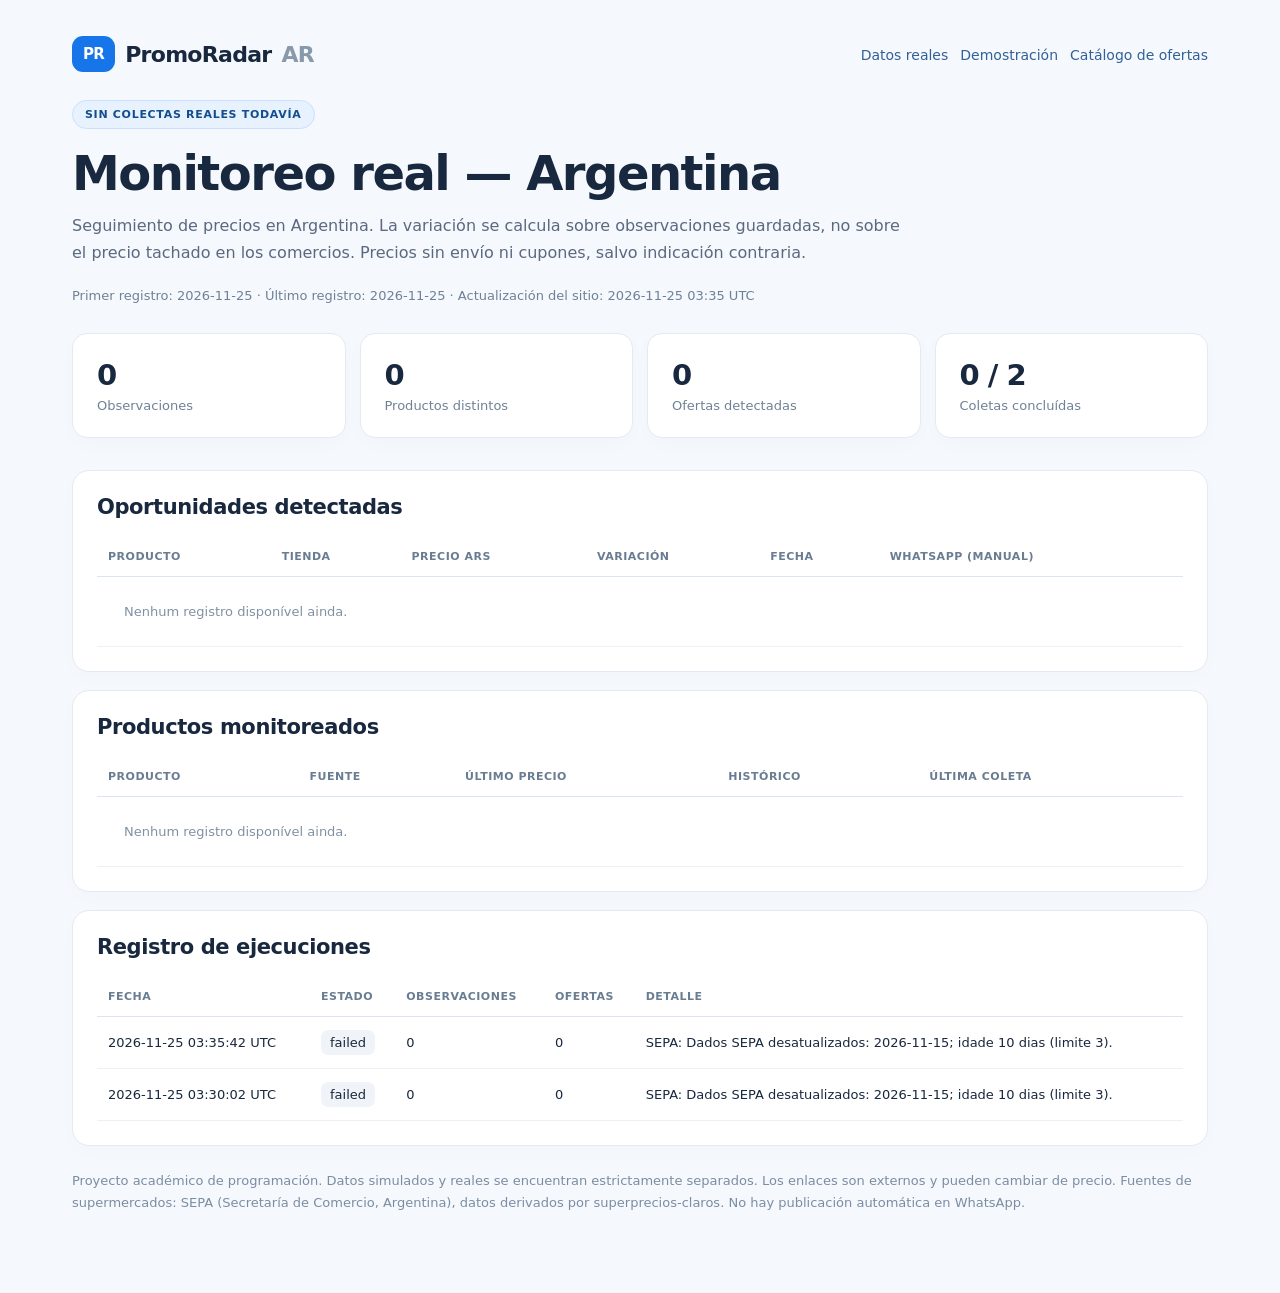
==== docs/index.html @ 4189c1eb "data: registro de coleta 2026-11-25T03:35Z" ====
<!doctype html>
<html lang="es"><head><meta charset="utf-8"><meta name="viewport" content="width=device-width, initial-scale=1">
<meta name="robots" content="noindex"><title>PromoRadar AR — Monitoreo real — Argentina</title>
<style>
:root {font-family: Inter,system-ui,-apple-system,BlinkMacSystemFont,"Segoe UI",sans-serif;color:#18283e;background:#f5f8fc}
*{box-sizing:border-box} body{margin:0} .container{max-width:1180px;margin:0 auto;padding:36px 22px 80px}
header{display:flex;align-items:center;justify-content:space-between;gap:14px;flex-wrap:wrap;margin-bottom:28px}
.brand{display:flex;align-items:center;gap:10px;font-size:22px;font-weight:780;letter-spacing:-.7px}
.mark{background:#1575e9;color:white;border-radius:11px;padding:9px 11px;font-size:15px}
nav a{color:#326197;text-decoration:none;font-size:14px;margin-left:12px}h1{letter-spacing:-1.5px;font-size:clamp(30px,4.2vw,48px);line-height:1.1;margin:0 0 12px}
h2{font-size:21px;letter-spacing:-.4px;margin:0 0 18px}.intro{max-width:830px;color:#5a6980;line-height:1.7;margin:0 0 22px}
.banner{display:inline-block;color:#124d8d;background:#e8f2ff;border:1px solid #c9e0fc;border-radius:20px;padding:7px 12px;font-weight:700;font-size:11px;letter-spacing:.7px;margin-bottom:18px}
.smallprint{font-size:13px;color:#708197;margin:8px 0 30px}.stats{display:grid;grid-template-columns:repeat(4,minmax(0,1fr));gap:14px;margin:24px 0 32px}
.stat{background:white;border:1px solid #e4eaf2;border-radius:15px;padding:24px;box-shadow:0 6px 20px #122b4805}.stat-val{font-size:29px;letter-spacing:-1px;font-weight:800}.stat-name{color:#708197;margin-top:6px;font-size:13px}
section{background:white;padding:24px;border:1px solid #e4eaf2;border-radius:17px;margin-top:18px;box-shadow:0 6px 20px #122b4804}.tbl{overflow-x:auto}table{border-collapse:collapse;width:100%;font-size:13px;text-align:left}
th{color:#697d92;font-weight:650;font-size:11px;text-transform:uppercase;letter-spacing:.5px;border-bottom:1px solid #dce5ef;padding:13px 11px;white-space:nowrap}
td{border-bottom:1px solid #edf1f6;padding:13px 11px;vertical-align:middle}td a{color:#175fae;text-decoration:none;font-weight:600}td small{color:#9caabc;display:block;margin-top:4px}
.discount{color:#167547;background:#edf9f0;padding:5px 9px;border-radius:7px;font-weight:750}.spark{width:135px;height:48px}
.copy{border:0;border-radius:8px;background:#e8f2ff;color:#1359a2;font-size:12px;padding:9px 12px;cursor:pointer;white-space:nowrap;font-weight:650}
.state{border-radius:7px;background:#f0f4f8;padding:5px 9px;display:inline-block}.empty{color:#8191a2;padding:27px}.subtle{color:#8391a2;font-size:12px}
footer{margin-top:24px;font-size:13px;color:#7b8da3;line-height:1.65}
@media (max-width:750px){.container{padding:20px 14px 40px}.stats{grid-template-columns:repeat(2,minmax(0,1fr))}.stat{padding:16px}.stat-val{font-size:24px}section{padding:18px}}
</style></head><body><div class="container"><header><div class="brand"><span class="mark">PR</span> PromoRadar <span style="color:#8899aa">AR</span></div>
<nav><a href="./index.html">Datos reales</a><a href="./demo.html">Demostración</a><a href="./catalogo.html">Catálogo de ofertas</a></nav></header>
<main><span class="banner">SIN COLECTAS REALES TODAVÍA</span><h1>Monitoreo real — Argentina</h1>
<p class="intro">Seguimiento de precios en Argentina. La variación se calcula sobre observaciones guardadas, no sobre el precio tachado en los comercios. Precios sin envío ni cupones, salvo indicación contraria.</p>
<p class="smallprint">Primer registro: 2026-11-25 · Último registro: 2026-11-25 · Actualización del sitio: 2026-11-25 03:35 UTC</p>
<div class="stats"><div class="stat"><div class="stat-val">0</div><div class="stat-name">Observaciones</div></div><div class="stat"><div class="stat-val">0</div><div class="stat-name">Productos distintos</div></div><div class="stat"><div class="stat-val">0</div><div class="stat-name">Ofertas detectadas</div></div><div class="stat"><div class="stat-val">0 / 2</div><div class="stat-name">Coletas concluídas</div></div></div>
<section><h2>Oportunidades detectadas</h2><div class="tbl"><table><thead><tr><th>Producto</th><th>Tienda</th><th>Precio ARS</th><th>Variación</th><th>Fecha</th><th>WhatsApp (manual)</th></tr></thead><tbody><tr><td colspan="6" class="empty">Nenhum registro disponível ainda.</td></tr></tbody></table></div></section>
<section><h2>Productos monitoreados</h2><div class="tbl"><table><thead><tr><th>Producto</th><th>Fuente</th><th>Último precio</th><th>Histórico</th><th>Última coleta</th></tr></thead><tbody><tr><td colspan="6" class="empty">Nenhum registro disponível ainda.</td></tr></tbody></table></div></section>
<section><h2>Registro de ejecuciones</h2><div class="tbl"><table><thead><tr><th>Fecha</th><th>Estado</th><th>Observaciones</th><th>Ofertas</th><th>Detalle</th></tr></thead><tbody><tr><td>2026-11-25 03:35:42 UTC</td><td><span class="state">failed</span></td><td>0</td><td>0</td><td>SEPA: Dados SEPA desatualizados: 2026-11-15; idade 10 dias (limite 3).</td></tr><tr><td>2026-11-25 03:30:02 UTC</td><td><span class="state">failed</span></td><td>0</td><td>0</td><td>SEPA: Dados SEPA desatualizados: 2026-11-15; idade 10 dias (limite 3).</td></tr></tbody></table></div></section>
</main><footer>Proyecto académico de programación. Datos simulados y reales se encuentran estrictamente separados. Los enlaces son externos y pueden cambiar de precio. Fuentes de supermercados: SEPA (Secretaría de Comercio, Argentina), datos derivados por superprecios-claros. No hay publicación automática en WhatsApp.</footer>
</div><script>document.querySelectorAll('.copy').forEach(b=>b.addEventListener('click',async()=>{try{await navigator.clipboard.writeText(JSON.parse(b.dataset.text));b.textContent='Copiado';}catch(e){alert('Copiado no disponible; usa un navegador HTTPS.');}}));</script></body></html>
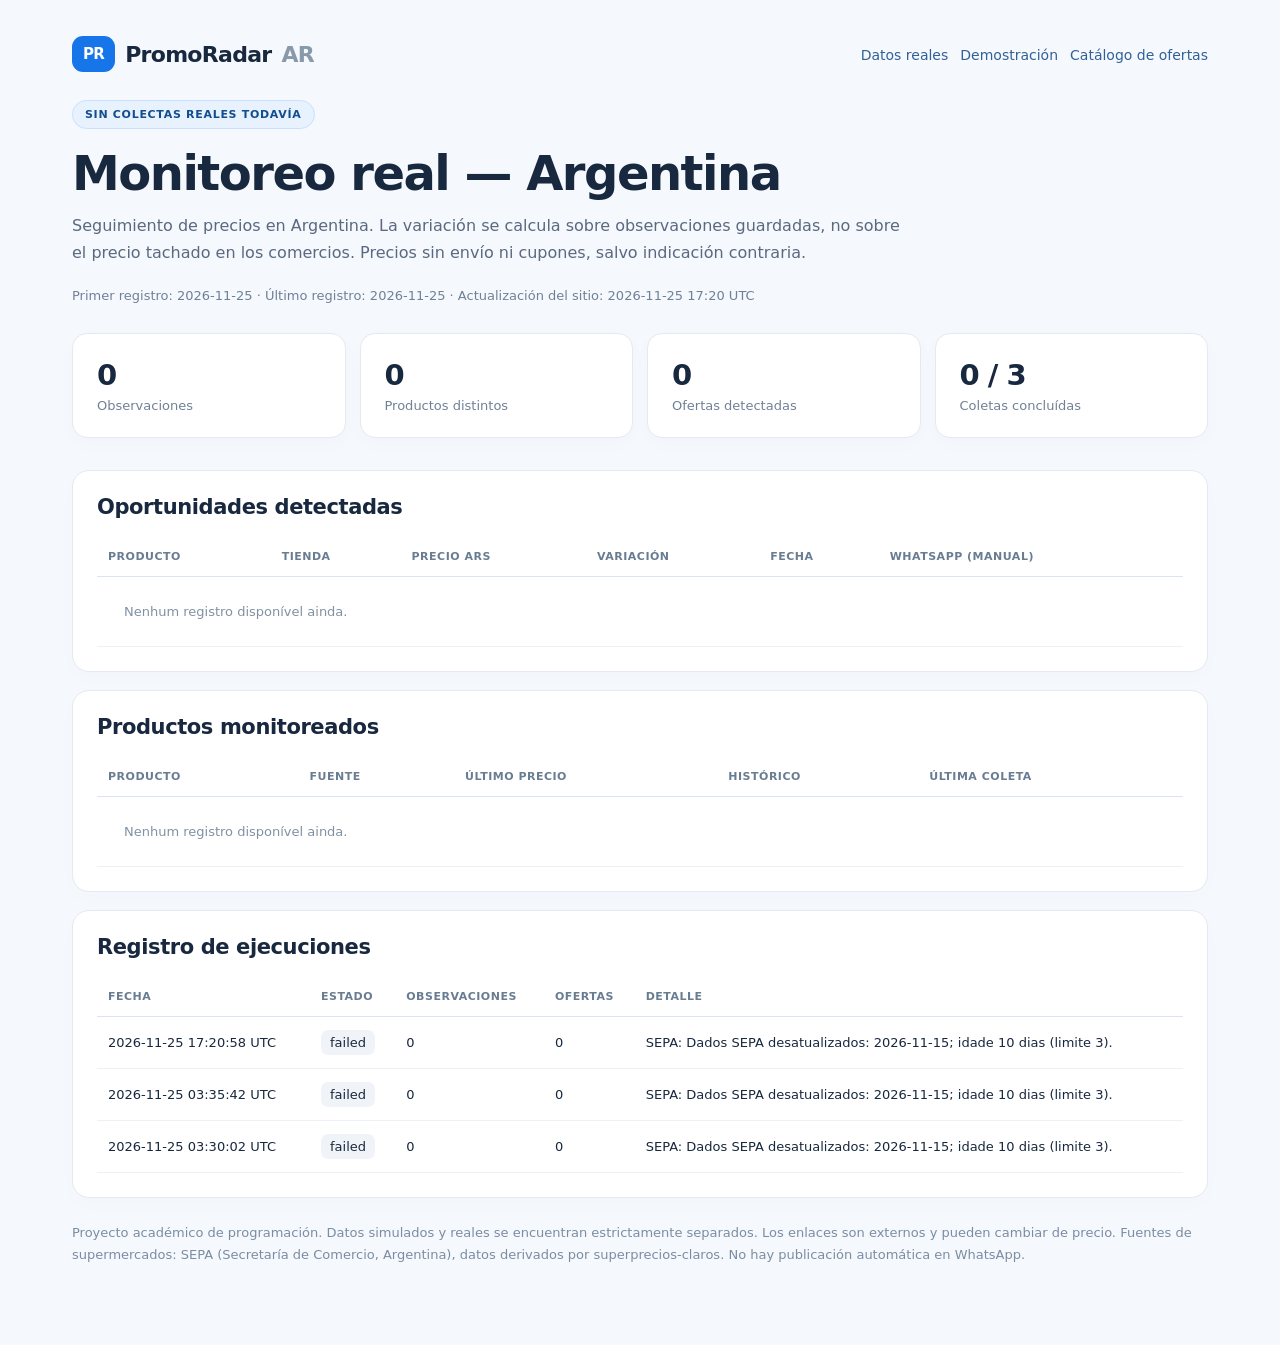
==== commit aa1ac8cb: "data: registro de coleta 2026-11-25T17:20Z" ====
--- a/docs/index.html
+++ b/docs/index.html
@@ -24,10 +24,10 @@
 <nav><a href="./index.html">Datos reales</a><a href="./demo.html">Demostración</a><a href="./catalogo.html">Catálogo de ofertas</a></nav></header>
 <main><span class="banner">SIN COLECTAS REALES TODAVÍA</span><h1>Monitoreo real — Argentina</h1>
 <p class="intro">Seguimiento de precios en Argentina. La variación se calcula sobre observaciones guardadas, no sobre el precio tachado en los comercios. Precios sin envío ni cupones, salvo indicación contraria.</p>
-<p class="smallprint">Primer registro: 2026-11-25 · Último registro: 2026-11-25 · Actualización del sitio: 2026-11-25 03:35 UTC</p>
-<div class="stats"><div class="stat"><div class="stat-val">0</div><div class="stat-name">Observaciones</div></div><div class="stat"><div class="stat-val">0</div><div class="stat-name">Productos distintos</div></div><div class="stat"><div class="stat-val">0</div><div class="stat-name">Ofertas detectadas</div></div><div class="stat"><div class="stat-val">0 / 2</div><div class="stat-name">Coletas concluídas</div></div></div>
+<p class="smallprint">Primer registro: 2026-11-25 · Último registro: 2026-11-25 · Actualización del sitio: 2026-11-25 17:20 UTC</p>
+<div class="stats"><div class="stat"><div class="stat-val">0</div><div class="stat-name">Observaciones</div></div><div class="stat"><div class="stat-val">0</div><div class="stat-name">Productos distintos</div></div><div class="stat"><div class="stat-val">0</div><div class="stat-name">Ofertas detectadas</div></div><div class="stat"><div class="stat-val">0 / 3</div><div class="stat-name">Coletas concluídas</div></div></div>
 <section><h2>Oportunidades detectadas</h2><div class="tbl"><table><thead><tr><th>Producto</th><th>Tienda</th><th>Precio ARS</th><th>Variación</th><th>Fecha</th><th>WhatsApp (manual)</th></tr></thead><tbody><tr><td colspan="6" class="empty">Nenhum registro disponível ainda.</td></tr></tbody></table></div></section>
 <section><h2>Productos monitoreados</h2><div class="tbl"><table><thead><tr><th>Producto</th><th>Fuente</th><th>Último precio</th><th>Histórico</th><th>Última coleta</th></tr></thead><tbody><tr><td colspan="6" class="empty">Nenhum registro disponível ainda.</td></tr></tbody></table></div></section>
-<section><h2>Registro de ejecuciones</h2><div class="tbl"><table><thead><tr><th>Fecha</th><th>Estado</th><th>Observaciones</th><th>Ofertas</th><th>Detalle</th></tr></thead><tbody><tr><td>2026-11-25 03:35:42 UTC</td><td><span class="state">failed</span></td><td>0</td><td>0</td><td>SEPA: Dados SEPA desatualizados: 2026-11-15; idade 10 dias (limite 3).</td></tr><tr><td>2026-11-25 03:30:02 UTC</td><td><span class="state">failed</span></td><td>0</td><td>0</td><td>SEPA: Dados SEPA desatualizados: 2026-11-15; idade 10 dias (limite 3).</td></tr></tbody></table></div></section>
+<section><h2>Registro de ejecuciones</h2><div class="tbl"><table><thead><tr><th>Fecha</th><th>Estado</th><th>Observaciones</th><th>Ofertas</th><th>Detalle</th></tr></thead><tbody><tr><td>2026-11-25 17:20:58 UTC</td><td><span class="state">failed</span></td><td>0</td><td>0</td><td>SEPA: Dados SEPA desatualizados: 2026-11-15; idade 10 dias (limite 3).</td></tr><tr><td>2026-11-25 03:35:42 UTC</td><td><span class="state">failed</span></td><td>0</td><td>0</td><td>SEPA: Dados SEPA desatualizados: 2026-11-15; idade 10 dias (limite 3).</td></tr><tr><td>2026-11-25 03:30:02 UTC</td><td><span class="state">failed</span></td><td>0</td><td>0</td><td>SEPA: Dados SEPA desatualizados: 2026-11-15; idade 10 dias (limite 3).</td></tr></tbody></table></div></section>
 </main><footer>Proyecto académico de programación. Datos simulados y reales se encuentran estrictamente separados. Los enlaces son externos y pueden cambiar de precio. Fuentes de supermercados: SEPA (Secretaría de Comercio, Argentina), datos derivados por superprecios-claros. No hay publicación automática en WhatsApp.</footer>
 </div><script>document.querySelectorAll('.copy').forEach(b=>b.addEventListener('click',async()=>{try{await navigator.clipboard.writeText(JSON.parse(b.dataset.text));b.textContent='Copiado';}catch(e){alert('Copiado no disponible; usa un navegador HTTPS.');}}));</script></body></html>
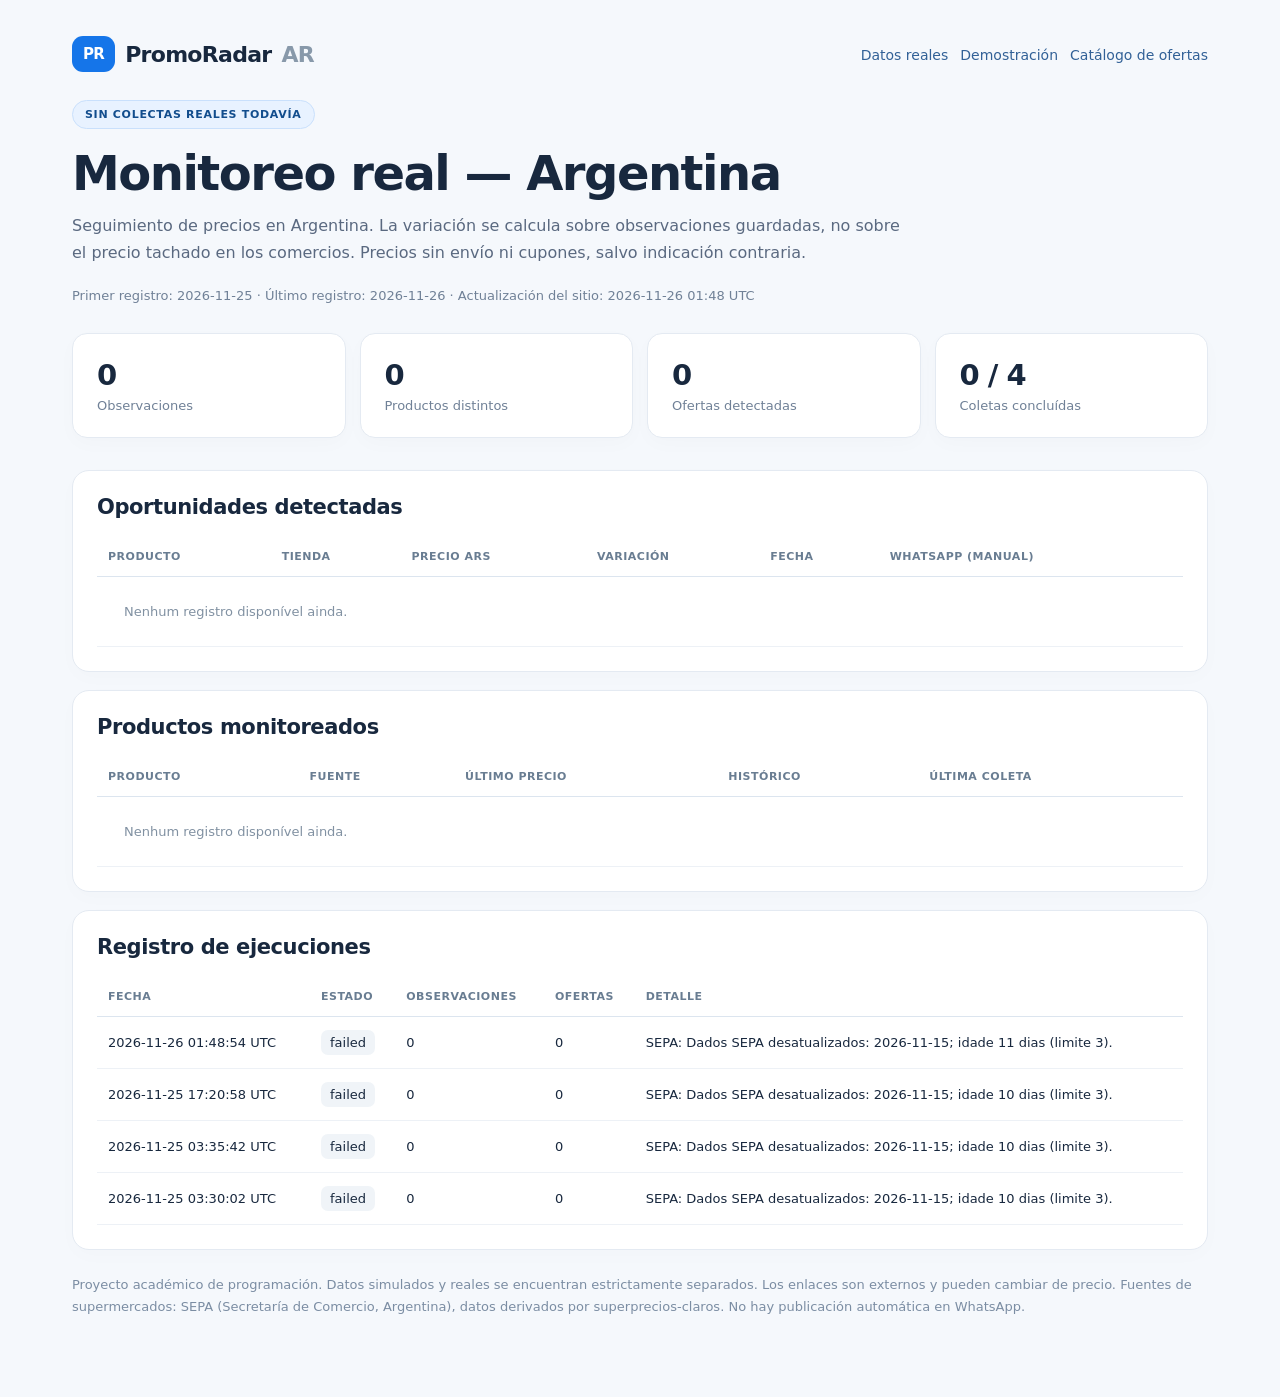
==== commit 8405d75f: "data: registro de coleta 2026-11-26T01:48Z" ====
--- a/docs/index.html
+++ b/docs/index.html
@@ -24,10 +24,10 @@
 <nav><a href="./index.html">Datos reales</a><a href="./demo.html">Demostración</a><a href="./catalogo.html">Catálogo de ofertas</a></nav></header>
 <main><span class="banner">SIN COLECTAS REALES TODAVÍA</span><h1>Monitoreo real — Argentina</h1>
 <p class="intro">Seguimiento de precios en Argentina. La variación se calcula sobre observaciones guardadas, no sobre el precio tachado en los comercios. Precios sin envío ni cupones, salvo indicación contraria.</p>
-<p class="smallprint">Primer registro: 2026-11-25 · Último registro: 2026-11-25 · Actualización del sitio: 2026-11-25 17:20 UTC</p>
-<div class="stats"><div class="stat"><div class="stat-val">0</div><div class="stat-name">Observaciones</div></div><div class="stat"><div class="stat-val">0</div><div class="stat-name">Productos distintos</div></div><div class="stat"><div class="stat-val">0</div><div class="stat-name">Ofertas detectadas</div></div><div class="stat"><div class="stat-val">0 / 3</div><div class="stat-name">Coletas concluídas</div></div></div>
+<p class="smallprint">Primer registro: 2026-11-25 · Último registro: 2026-11-26 · Actualización del sitio: 2026-11-26 01:48 UTC</p>
+<div class="stats"><div class="stat"><div class="stat-val">0</div><div class="stat-name">Observaciones</div></div><div class="stat"><div class="stat-val">0</div><div class="stat-name">Productos distintos</div></div><div class="stat"><div class="stat-val">0</div><div class="stat-name">Ofertas detectadas</div></div><div class="stat"><div class="stat-val">0 / 4</div><div class="stat-name">Coletas concluídas</div></div></div>
 <section><h2>Oportunidades detectadas</h2><div class="tbl"><table><thead><tr><th>Producto</th><th>Tienda</th><th>Precio ARS</th><th>Variación</th><th>Fecha</th><th>WhatsApp (manual)</th></tr></thead><tbody><tr><td colspan="6" class="empty">Nenhum registro disponível ainda.</td></tr></tbody></table></div></section>
 <section><h2>Productos monitoreados</h2><div class="tbl"><table><thead><tr><th>Producto</th><th>Fuente</th><th>Último precio</th><th>Histórico</th><th>Última coleta</th></tr></thead><tbody><tr><td colspan="6" class="empty">Nenhum registro disponível ainda.</td></tr></tbody></table></div></section>
-<section><h2>Registro de ejecuciones</h2><div class="tbl"><table><thead><tr><th>Fecha</th><th>Estado</th><th>Observaciones</th><th>Ofertas</th><th>Detalle</th></tr></thead><tbody><tr><td>2026-11-25 17:20:58 UTC</td><td><span class="state">failed</span></td><td>0</td><td>0</td><td>SEPA: Dados SEPA desatualizados: 2026-11-15; idade 10 dias (limite 3).</td></tr><tr><td>2026-11-25 03:35:42 UTC</td><td><span class="state">failed</span></td><td>0</td><td>0</td><td>SEPA: Dados SEPA desatualizados: 2026-11-15; idade 10 dias (limite 3).</td></tr><tr><td>2026-11-25 03:30:02 UTC</td><td><span class="state">failed</span></td><td>0</td><td>0</td><td>SEPA: Dados SEPA desatualizados: 2026-11-15; idade 10 dias (limite 3).</td></tr></tbody></table></div></section>
+<section><h2>Registro de ejecuciones</h2><div class="tbl"><table><thead><tr><th>Fecha</th><th>Estado</th><th>Observaciones</th><th>Ofertas</th><th>Detalle</th></tr></thead><tbody><tr><td>2026-11-26 01:48:54 UTC</td><td><span class="state">failed</span></td><td>0</td><td>0</td><td>SEPA: Dados SEPA desatualizados: 2026-11-15; idade 11 dias (limite 3).</td></tr><tr><td>2026-11-25 17:20:58 UTC</td><td><span class="state">failed</span></td><td>0</td><td>0</td><td>SEPA: Dados SEPA desatualizados: 2026-11-15; idade 10 dias (limite 3).</td></tr><tr><td>2026-11-25 03:35:42 UTC</td><td><span class="state">failed</span></td><td>0</td><td>0</td><td>SEPA: Dados SEPA desatualizados: 2026-11-15; idade 10 dias (limite 3).</td></tr><tr><td>2026-11-25 03:30:02 UTC</td><td><span class="state">failed</span></td><td>0</td><td>0</td><td>SEPA: Dados SEPA desatualizados: 2026-11-15; idade 10 dias (limite 3).</td></tr></tbody></table></div></section>
 </main><footer>Proyecto académico de programación. Datos simulados y reales se encuentran estrictamente separados. Los enlaces son externos y pueden cambiar de precio. Fuentes de supermercados: SEPA (Secretaría de Comercio, Argentina), datos derivados por superprecios-claros. No hay publicación automática en WhatsApp.</footer>
 </div><script>document.querySelectorAll('.copy').forEach(b=>b.addEventListener('click',async()=>{try{await navigator.clipboard.writeText(JSON.parse(b.dataset.text));b.textContent='Copiado';}catch(e){alert('Copiado no disponible; usa un navegador HTTPS.');}}));</script></body></html>
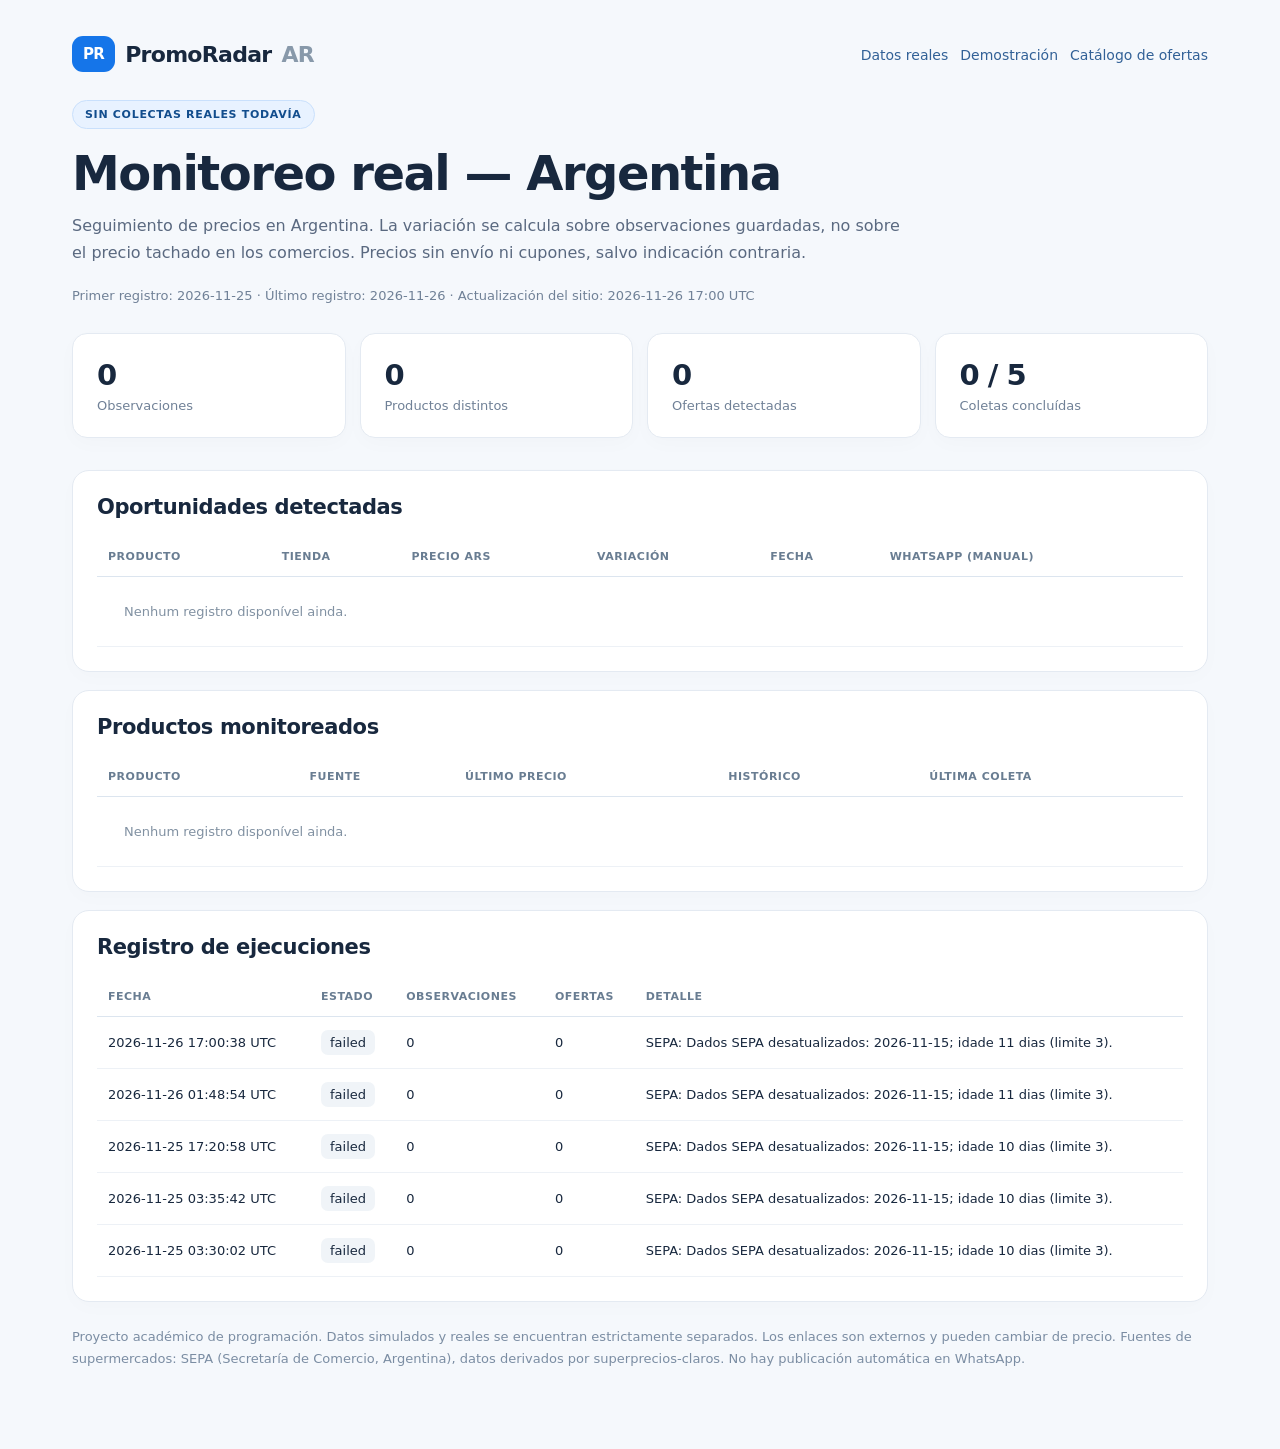
==== commit ea0cad9d: "data: registro de coleta 2026-11-26T17:00Z" ====
--- a/docs/index.html
+++ b/docs/index.html
@@ -24,10 +24,10 @@
 <nav><a href="./index.html">Datos reales</a><a href="./demo.html">Demostración</a><a href="./catalogo.html">Catálogo de ofertas</a></nav></header>
 <main><span class="banner">SIN COLECTAS REALES TODAVÍA</span><h1>Monitoreo real — Argentina</h1>
 <p class="intro">Seguimiento de precios en Argentina. La variación se calcula sobre observaciones guardadas, no sobre el precio tachado en los comercios. Precios sin envío ni cupones, salvo indicación contraria.</p>
-<p class="smallprint">Primer registro: 2026-11-25 · Último registro: 2026-11-26 · Actualización del sitio: 2026-11-26 01:48 UTC</p>
-<div class="stats"><div class="stat"><div class="stat-val">0</div><div class="stat-name">Observaciones</div></div><div class="stat"><div class="stat-val">0</div><div class="stat-name">Productos distintos</div></div><div class="stat"><div class="stat-val">0</div><div class="stat-name">Ofertas detectadas</div></div><div class="stat"><div class="stat-val">0 / 4</div><div class="stat-name">Coletas concluídas</div></div></div>
+<p class="smallprint">Primer registro: 2026-11-25 · Último registro: 2026-11-26 · Actualización del sitio: 2026-11-26 17:00 UTC</p>
+<div class="stats"><div class="stat"><div class="stat-val">0</div><div class="stat-name">Observaciones</div></div><div class="stat"><div class="stat-val">0</div><div class="stat-name">Productos distintos</div></div><div class="stat"><div class="stat-val">0</div><div class="stat-name">Ofertas detectadas</div></div><div class="stat"><div class="stat-val">0 / 5</div><div class="stat-name">Coletas concluídas</div></div></div>
 <section><h2>Oportunidades detectadas</h2><div class="tbl"><table><thead><tr><th>Producto</th><th>Tienda</th><th>Precio ARS</th><th>Variación</th><th>Fecha</th><th>WhatsApp (manual)</th></tr></thead><tbody><tr><td colspan="6" class="empty">Nenhum registro disponível ainda.</td></tr></tbody></table></div></section>
 <section><h2>Productos monitoreados</h2><div class="tbl"><table><thead><tr><th>Producto</th><th>Fuente</th><th>Último precio</th><th>Histórico</th><th>Última coleta</th></tr></thead><tbody><tr><td colspan="6" class="empty">Nenhum registro disponível ainda.</td></tr></tbody></table></div></section>
-<section><h2>Registro de ejecuciones</h2><div class="tbl"><table><thead><tr><th>Fecha</th><th>Estado</th><th>Observaciones</th><th>Ofertas</th><th>Detalle</th></tr></thead><tbody><tr><td>2026-11-26 01:48:54 UTC</td><td><span class="state">failed</span></td><td>0</td><td>0</td><td>SEPA: Dados SEPA desatualizados: 2026-11-15; idade 11 dias (limite 3).</td></tr><tr><td>2026-11-25 17:20:58 UTC</td><td><span class="state">failed</span></td><td>0</td><td>0</td><td>SEPA: Dados SEPA desatualizados: 2026-11-15; idade 10 dias (limite 3).</td></tr><tr><td>2026-11-25 03:35:42 UTC</td><td><span class="state">failed</span></td><td>0</td><td>0</td><td>SEPA: Dados SEPA desatualizados: 2026-11-15; idade 10 dias (limite 3).</td></tr><tr><td>2026-11-25 03:30:02 UTC</td><td><span class="state">failed</span></td><td>0</td><td>0</td><td>SEPA: Dados SEPA desatualizados: 2026-11-15; idade 10 dias (limite 3).</td></tr></tbody></table></div></section>
+<section><h2>Registro de ejecuciones</h2><div class="tbl"><table><thead><tr><th>Fecha</th><th>Estado</th><th>Observaciones</th><th>Ofertas</th><th>Detalle</th></tr></thead><tbody><tr><td>2026-11-26 17:00:38 UTC</td><td><span class="state">failed</span></td><td>0</td><td>0</td><td>SEPA: Dados SEPA desatualizados: 2026-11-15; idade 11 dias (limite 3).</td></tr><tr><td>2026-11-26 01:48:54 UTC</td><td><span class="state">failed</span></td><td>0</td><td>0</td><td>SEPA: Dados SEPA desatualizados: 2026-11-15; idade 11 dias (limite 3).</td></tr><tr><td>2026-11-25 17:20:58 UTC</td><td><span class="state">failed</span></td><td>0</td><td>0</td><td>SEPA: Dados SEPA desatualizados: 2026-11-15; idade 10 dias (limite 3).</td></tr><tr><td>2026-11-25 03:35:42 UTC</td><td><span class="state">failed</span></td><td>0</td><td>0</td><td>SEPA: Dados SEPA desatualizados: 2026-11-15; idade 10 dias (limite 3).</td></tr><tr><td>2026-11-25 03:30:02 UTC</td><td><span class="state">failed</span></td><td>0</td><td>0</td><td>SEPA: Dados SEPA desatualizados: 2026-11-15; idade 10 dias (limite 3).</td></tr></tbody></table></div></section>
 </main><footer>Proyecto académico de programación. Datos simulados y reales se encuentran estrictamente separados. Los enlaces son externos y pueden cambiar de precio. Fuentes de supermercados: SEPA (Secretaría de Comercio, Argentina), datos derivados por superprecios-claros. No hay publicación automática en WhatsApp.</footer>
 </div><script>document.querySelectorAll('.copy').forEach(b=>b.addEventListener('click',async()=>{try{await navigator.clipboard.writeText(JSON.parse(b.dataset.text));b.textContent='Copiado';}catch(e){alert('Copiado no disponible; usa un navegador HTTPS.');}}));</script></body></html>
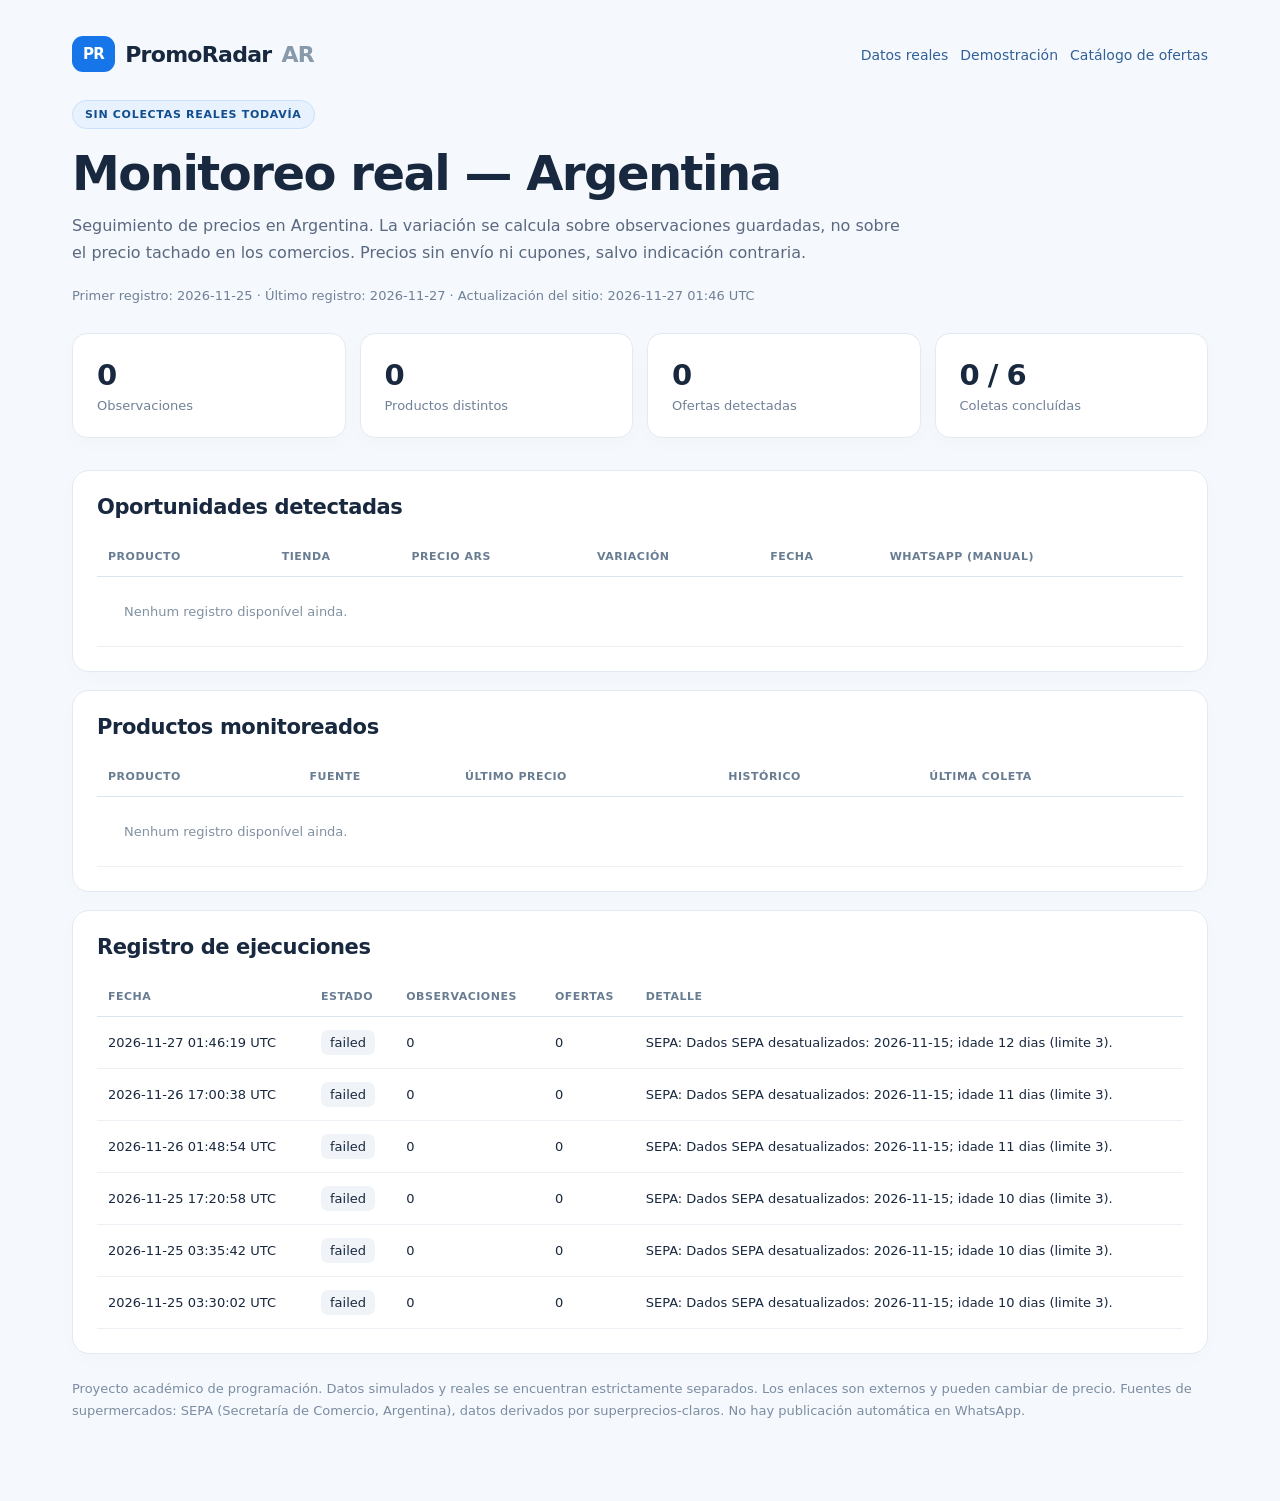
==== commit 1d064b60: "data: registro de coleta 2026-11-27T01:46Z" ====
--- a/docs/index.html
+++ b/docs/index.html
@@ -24,10 +24,10 @@
 <nav><a href="./index.html">Datos reales</a><a href="./demo.html">Demostración</a><a href="./catalogo.html">Catálogo de ofertas</a></nav></header>
 <main><span class="banner">SIN COLECTAS REALES TODAVÍA</span><h1>Monitoreo real — Argentina</h1>
 <p class="intro">Seguimiento de precios en Argentina. La variación se calcula sobre observaciones guardadas, no sobre el precio tachado en los comercios. Precios sin envío ni cupones, salvo indicación contraria.</p>
-<p class="smallprint">Primer registro: 2026-11-25 · Último registro: 2026-11-26 · Actualización del sitio: 2026-11-26 17:00 UTC</p>
-<div class="stats"><div class="stat"><div class="stat-val">0</div><div class="stat-name">Observaciones</div></div><div class="stat"><div class="stat-val">0</div><div class="stat-name">Productos distintos</div></div><div class="stat"><div class="stat-val">0</div><div class="stat-name">Ofertas detectadas</div></div><div class="stat"><div class="stat-val">0 / 5</div><div class="stat-name">Coletas concluídas</div></div></div>
+<p class="smallprint">Primer registro: 2026-11-25 · Último registro: 2026-11-27 · Actualización del sitio: 2026-11-27 01:46 UTC</p>
+<div class="stats"><div class="stat"><div class="stat-val">0</div><div class="stat-name">Observaciones</div></div><div class="stat"><div class="stat-val">0</div><div class="stat-name">Productos distintos</div></div><div class="stat"><div class="stat-val">0</div><div class="stat-name">Ofertas detectadas</div></div><div class="stat"><div class="stat-val">0 / 6</div><div class="stat-name">Coletas concluídas</div></div></div>
 <section><h2>Oportunidades detectadas</h2><div class="tbl"><table><thead><tr><th>Producto</th><th>Tienda</th><th>Precio ARS</th><th>Variación</th><th>Fecha</th><th>WhatsApp (manual)</th></tr></thead><tbody><tr><td colspan="6" class="empty">Nenhum registro disponível ainda.</td></tr></tbody></table></div></section>
 <section><h2>Productos monitoreados</h2><div class="tbl"><table><thead><tr><th>Producto</th><th>Fuente</th><th>Último precio</th><th>Histórico</th><th>Última coleta</th></tr></thead><tbody><tr><td colspan="6" class="empty">Nenhum registro disponível ainda.</td></tr></tbody></table></div></section>
-<section><h2>Registro de ejecuciones</h2><div class="tbl"><table><thead><tr><th>Fecha</th><th>Estado</th><th>Observaciones</th><th>Ofertas</th><th>Detalle</th></tr></thead><tbody><tr><td>2026-11-26 17:00:38 UTC</td><td><span class="state">failed</span></td><td>0</td><td>0</td><td>SEPA: Dados SEPA desatualizados: 2026-11-15; idade 11 dias (limite 3).</td></tr><tr><td>2026-11-26 01:48:54 UTC</td><td><span class="state">failed</span></td><td>0</td><td>0</td><td>SEPA: Dados SEPA desatualizados: 2026-11-15; idade 11 dias (limite 3).</td></tr><tr><td>2026-11-25 17:20:58 UTC</td><td><span class="state">failed</span></td><td>0</td><td>0</td><td>SEPA: Dados SEPA desatualizados: 2026-11-15; idade 10 dias (limite 3).</td></tr><tr><td>2026-11-25 03:35:42 UTC</td><td><span class="state">failed</span></td><td>0</td><td>0</td><td>SEPA: Dados SEPA desatualizados: 2026-11-15; idade 10 dias (limite 3).</td></tr><tr><td>2026-11-25 03:30:02 UTC</td><td><span class="state">failed</span></td><td>0</td><td>0</td><td>SEPA: Dados SEPA desatualizados: 2026-11-15; idade 10 dias (limite 3).</td></tr></tbody></table></div></section>
+<section><h2>Registro de ejecuciones</h2><div class="tbl"><table><thead><tr><th>Fecha</th><th>Estado</th><th>Observaciones</th><th>Ofertas</th><th>Detalle</th></tr></thead><tbody><tr><td>2026-11-27 01:46:19 UTC</td><td><span class="state">failed</span></td><td>0</td><td>0</td><td>SEPA: Dados SEPA desatualizados: 2026-11-15; idade 12 dias (limite 3).</td></tr><tr><td>2026-11-26 17:00:38 UTC</td><td><span class="state">failed</span></td><td>0</td><td>0</td><td>SEPA: Dados SEPA desatualizados: 2026-11-15; idade 11 dias (limite 3).</td></tr><tr><td>2026-11-26 01:48:54 UTC</td><td><span class="state">failed</span></td><td>0</td><td>0</td><td>SEPA: Dados SEPA desatualizados: 2026-11-15; idade 11 dias (limite 3).</td></tr><tr><td>2026-11-25 17:20:58 UTC</td><td><span class="state">failed</span></td><td>0</td><td>0</td><td>SEPA: Dados SEPA desatualizados: 2026-11-15; idade 10 dias (limite 3).</td></tr><tr><td>2026-11-25 03:35:42 UTC</td><td><span class="state">failed</span></td><td>0</td><td>0</td><td>SEPA: Dados SEPA desatualizados: 2026-11-15; idade 10 dias (limite 3).</td></tr><tr><td>2026-11-25 03:30:02 UTC</td><td><span class="state">failed</span></td><td>0</td><td>0</td><td>SEPA: Dados SEPA desatualizados: 2026-11-15; idade 10 dias (limite 3).</td></tr></tbody></table></div></section>
 </main><footer>Proyecto académico de programación. Datos simulados y reales se encuentran estrictamente separados. Los enlaces son externos y pueden cambiar de precio. Fuentes de supermercados: SEPA (Secretaría de Comercio, Argentina), datos derivados por superprecios-claros. No hay publicación automática en WhatsApp.</footer>
 </div><script>document.querySelectorAll('.copy').forEach(b=>b.addEventListener('click',async()=>{try{await navigator.clipboard.writeText(JSON.parse(b.dataset.text));b.textContent='Copiado';}catch(e){alert('Copiado no disponible; usa un navegador HTTPS.');}}));</script></body></html>
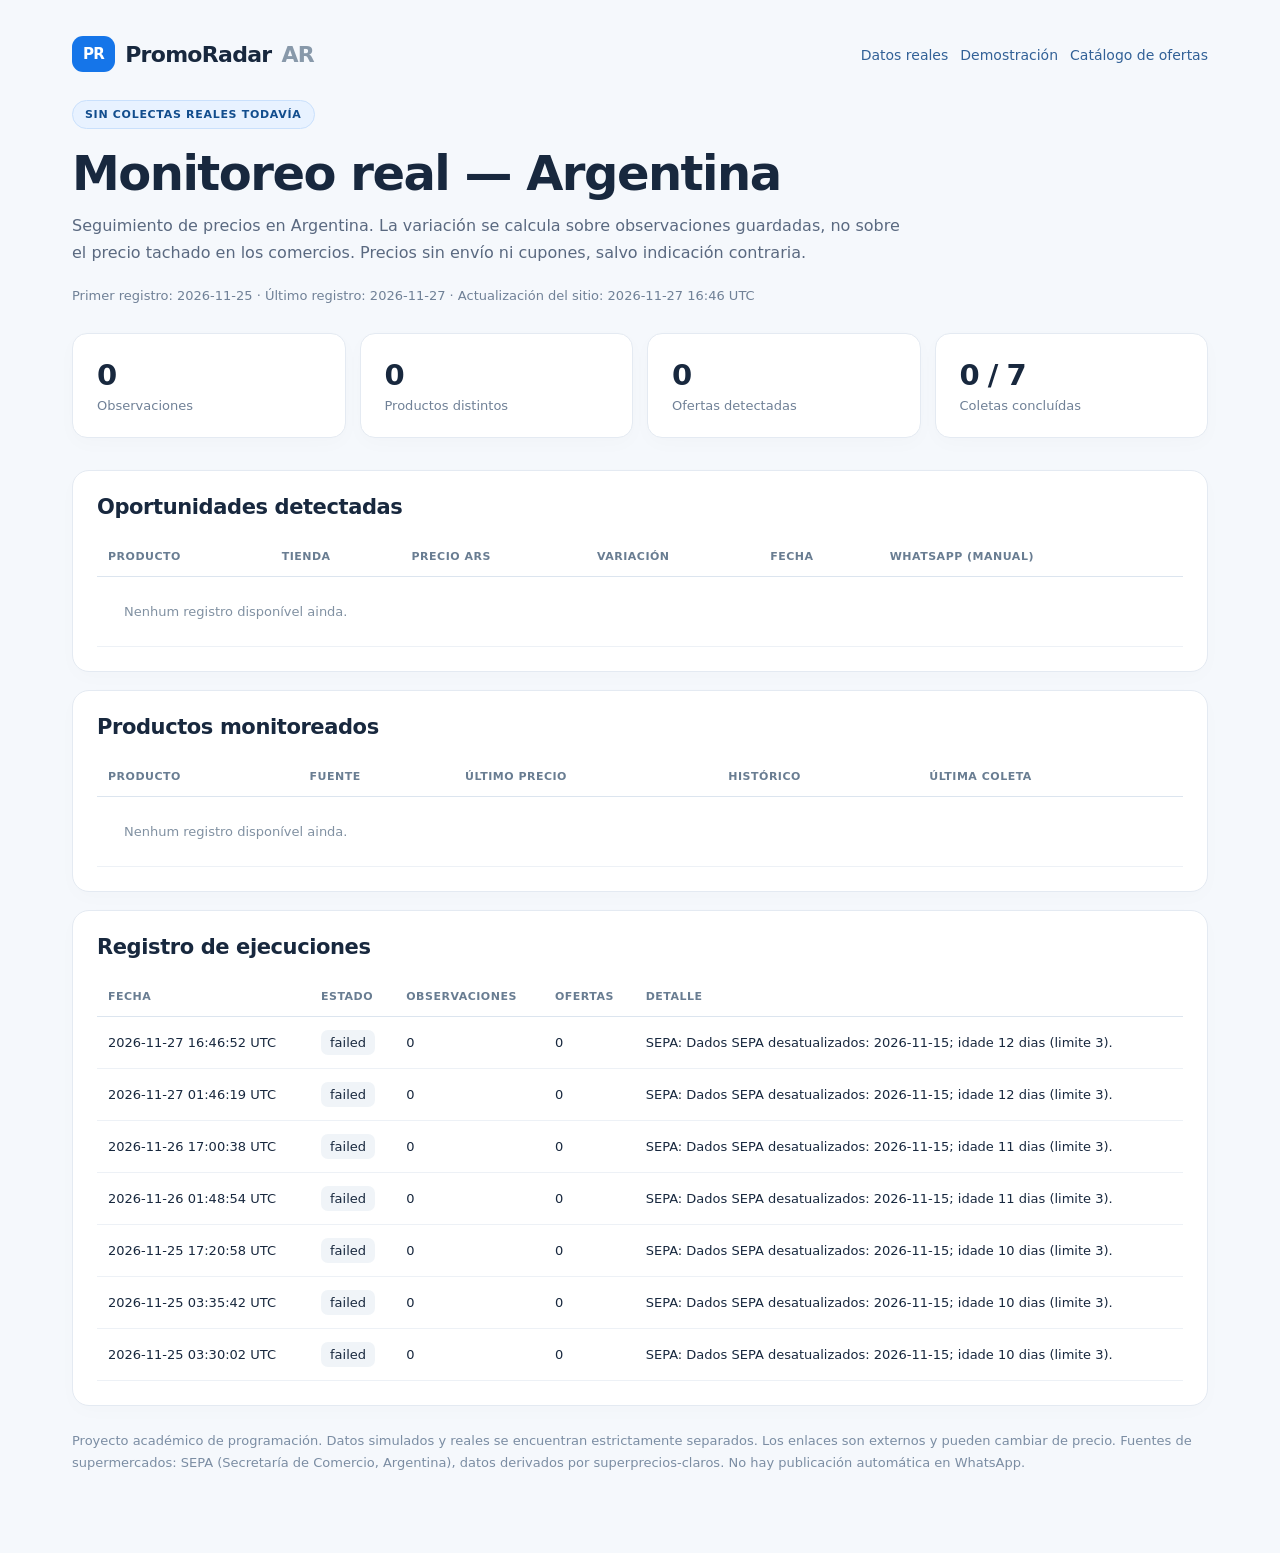
==== commit 8a60e315: "data: registro de coleta 2026-11-27T16:46Z" ====
--- a/docs/index.html
+++ b/docs/index.html
@@ -24,10 +24,10 @@
 <nav><a href="./index.html">Datos reales</a><a href="./demo.html">Demostración</a><a href="./catalogo.html">Catálogo de ofertas</a></nav></header>
 <main><span class="banner">SIN COLECTAS REALES TODAVÍA</span><h1>Monitoreo real — Argentina</h1>
 <p class="intro">Seguimiento de precios en Argentina. La variación se calcula sobre observaciones guardadas, no sobre el precio tachado en los comercios. Precios sin envío ni cupones, salvo indicación contraria.</p>
-<p class="smallprint">Primer registro: 2026-11-25 · Último registro: 2026-11-27 · Actualización del sitio: 2026-11-27 01:46 UTC</p>
-<div class="stats"><div class="stat"><div class="stat-val">0</div><div class="stat-name">Observaciones</div></div><div class="stat"><div class="stat-val">0</div><div class="stat-name">Productos distintos</div></div><div class="stat"><div class="stat-val">0</div><div class="stat-name">Ofertas detectadas</div></div><div class="stat"><div class="stat-val">0 / 6</div><div class="stat-name">Coletas concluídas</div></div></div>
+<p class="smallprint">Primer registro: 2026-11-25 · Último registro: 2026-11-27 · Actualización del sitio: 2026-11-27 16:46 UTC</p>
+<div class="stats"><div class="stat"><div class="stat-val">0</div><div class="stat-name">Observaciones</div></div><div class="stat"><div class="stat-val">0</div><div class="stat-name">Productos distintos</div></div><div class="stat"><div class="stat-val">0</div><div class="stat-name">Ofertas detectadas</div></div><div class="stat"><div class="stat-val">0 / 7</div><div class="stat-name">Coletas concluídas</div></div></div>
 <section><h2>Oportunidades detectadas</h2><div class="tbl"><table><thead><tr><th>Producto</th><th>Tienda</th><th>Precio ARS</th><th>Variación</th><th>Fecha</th><th>WhatsApp (manual)</th></tr></thead><tbody><tr><td colspan="6" class="empty">Nenhum registro disponível ainda.</td></tr></tbody></table></div></section>
 <section><h2>Productos monitoreados</h2><div class="tbl"><table><thead><tr><th>Producto</th><th>Fuente</th><th>Último precio</th><th>Histórico</th><th>Última coleta</th></tr></thead><tbody><tr><td colspan="6" class="empty">Nenhum registro disponível ainda.</td></tr></tbody></table></div></section>
-<section><h2>Registro de ejecuciones</h2><div class="tbl"><table><thead><tr><th>Fecha</th><th>Estado</th><th>Observaciones</th><th>Ofertas</th><th>Detalle</th></tr></thead><tbody><tr><td>2026-11-27 01:46:19 UTC</td><td><span class="state">failed</span></td><td>0</td><td>0</td><td>SEPA: Dados SEPA desatualizados: 2026-11-15; idade 12 dias (limite 3).</td></tr><tr><td>2026-11-26 17:00:38 UTC</td><td><span class="state">failed</span></td><td>0</td><td>0</td><td>SEPA: Dados SEPA desatualizados: 2026-11-15; idade 11 dias (limite 3).</td></tr><tr><td>2026-11-26 01:48:54 UTC</td><td><span class="state">failed</span></td><td>0</td><td>0</td><td>SEPA: Dados SEPA desatualizados: 2026-11-15; idade 11 dias (limite 3).</td></tr><tr><td>2026-11-25 17:20:58 UTC</td><td><span class="state">failed</span></td><td>0</td><td>0</td><td>SEPA: Dados SEPA desatualizados: 2026-11-15; idade 10 dias (limite 3).</td></tr><tr><td>2026-11-25 03:35:42 UTC</td><td><span class="state">failed</span></td><td>0</td><td>0</td><td>SEPA: Dados SEPA desatualizados: 2026-11-15; idade 10 dias (limite 3).</td></tr><tr><td>2026-11-25 03:30:02 UTC</td><td><span class="state">failed</span></td><td>0</td><td>0</td><td>SEPA: Dados SEPA desatualizados: 2026-11-15; idade 10 dias (limite 3).</td></tr></tbody></table></div></section>
+<section><h2>Registro de ejecuciones</h2><div class="tbl"><table><thead><tr><th>Fecha</th><th>Estado</th><th>Observaciones</th><th>Ofertas</th><th>Detalle</th></tr></thead><tbody><tr><td>2026-11-27 16:46:52 UTC</td><td><span class="state">failed</span></td><td>0</td><td>0</td><td>SEPA: Dados SEPA desatualizados: 2026-11-15; idade 12 dias (limite 3).</td></tr><tr><td>2026-11-27 01:46:19 UTC</td><td><span class="state">failed</span></td><td>0</td><td>0</td><td>SEPA: Dados SEPA desatualizados: 2026-11-15; idade 12 dias (limite 3).</td></tr><tr><td>2026-11-26 17:00:38 UTC</td><td><span class="state">failed</span></td><td>0</td><td>0</td><td>SEPA: Dados SEPA desatualizados: 2026-11-15; idade 11 dias (limite 3).</td></tr><tr><td>2026-11-26 01:48:54 UTC</td><td><span class="state">failed</span></td><td>0</td><td>0</td><td>SEPA: Dados SEPA desatualizados: 2026-11-15; idade 11 dias (limite 3).</td></tr><tr><td>2026-11-25 17:20:58 UTC</td><td><span class="state">failed</span></td><td>0</td><td>0</td><td>SEPA: Dados SEPA desatualizados: 2026-11-15; idade 10 dias (limite 3).</td></tr><tr><td>2026-11-25 03:35:42 UTC</td><td><span class="state">failed</span></td><td>0</td><td>0</td><td>SEPA: Dados SEPA desatualizados: 2026-11-15; idade 10 dias (limite 3).</td></tr><tr><td>2026-11-25 03:30:02 UTC</td><td><span class="state">failed</span></td><td>0</td><td>0</td><td>SEPA: Dados SEPA desatualizados: 2026-11-15; idade 10 dias (limite 3).</td></tr></tbody></table></div></section>
 </main><footer>Proyecto académico de programación. Datos simulados y reales se encuentran estrictamente separados. Los enlaces son externos y pueden cambiar de precio. Fuentes de supermercados: SEPA (Secretaría de Comercio, Argentina), datos derivados por superprecios-claros. No hay publicación automática en WhatsApp.</footer>
 </div><script>document.querySelectorAll('.copy').forEach(b=>b.addEventListener('click',async()=>{try{await navigator.clipboard.writeText(JSON.parse(b.dataset.text));b.textContent='Copiado';}catch(e){alert('Copiado no disponible; usa un navegador HTTPS.');}}));</script></body></html>
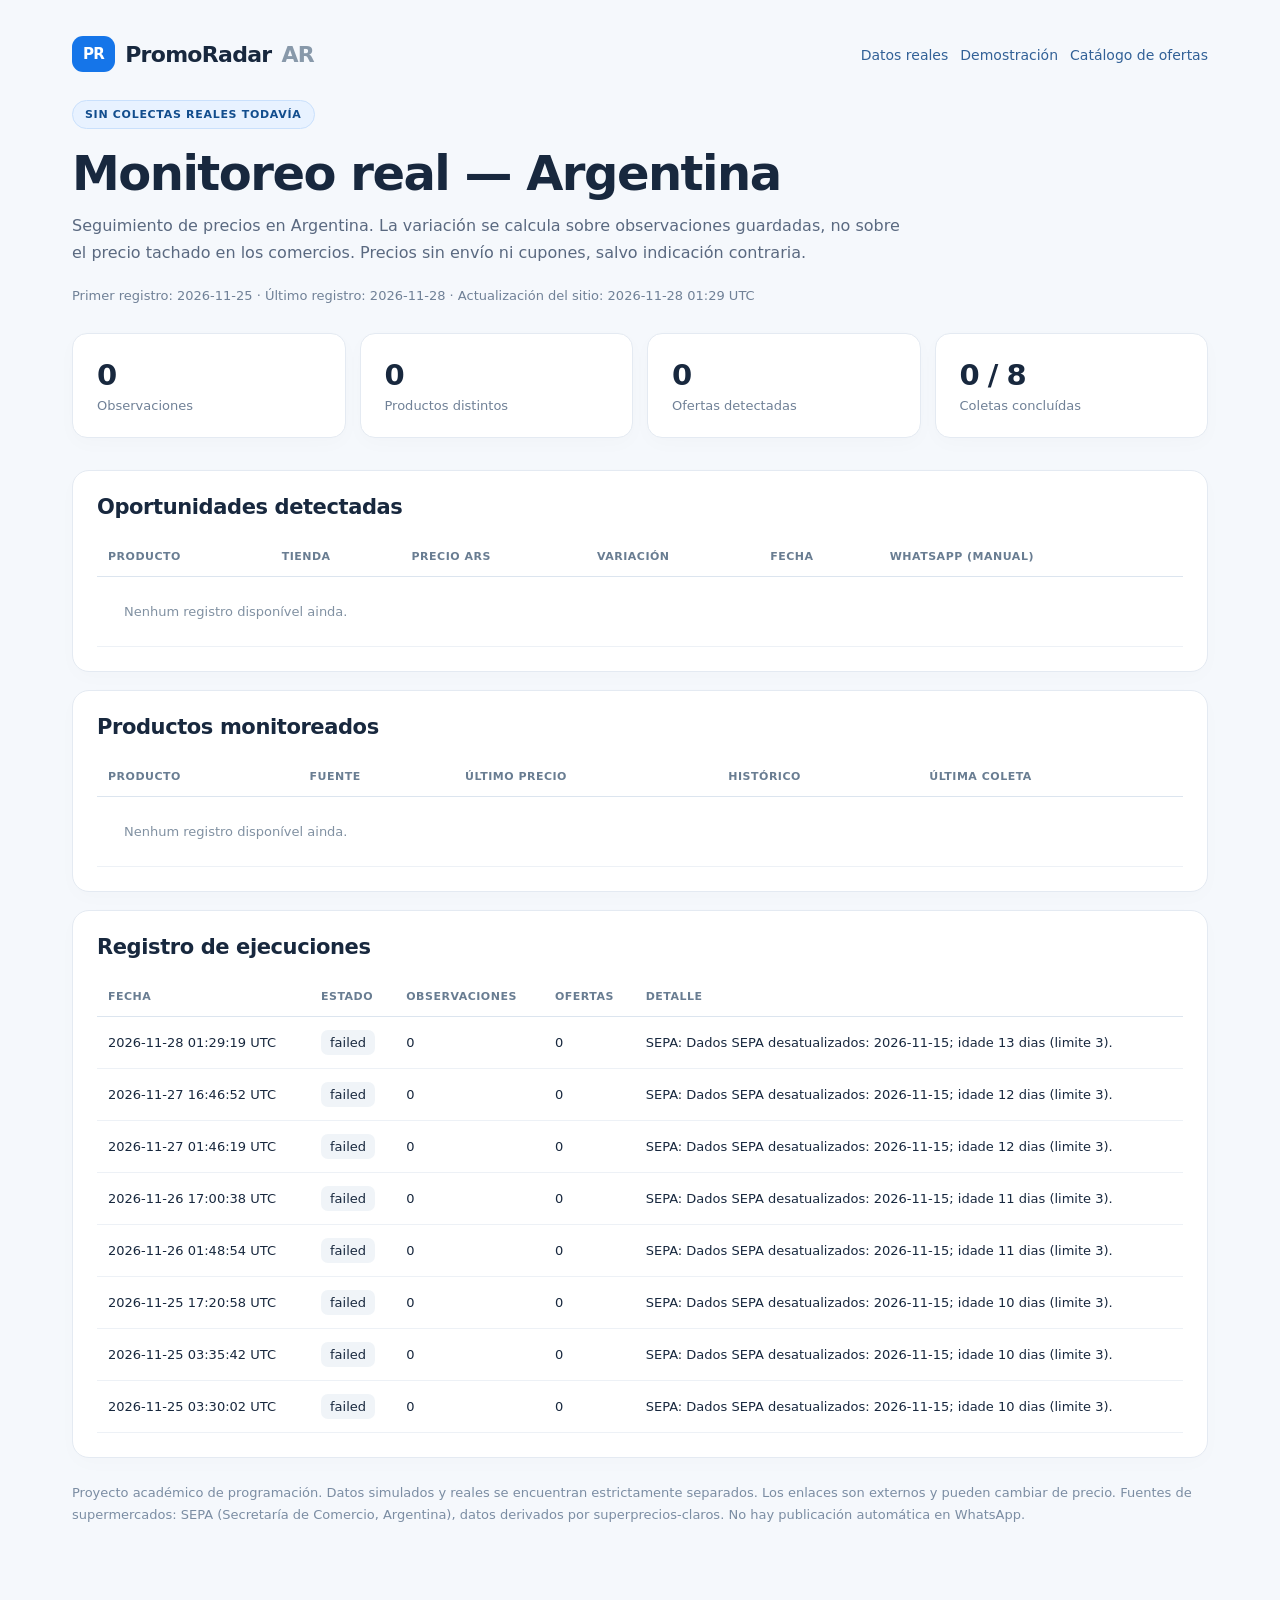
==== commit d5f2a6e2: "data: registro de coleta 2026-11-28T01:29Z" ====
--- a/docs/index.html
+++ b/docs/index.html
@@ -24,10 +24,10 @@
 <nav><a href="./index.html">Datos reales</a><a href="./demo.html">Demostración</a><a href="./catalogo.html">Catálogo de ofertas</a></nav></header>
 <main><span class="banner">SIN COLECTAS REALES TODAVÍA</span><h1>Monitoreo real — Argentina</h1>
 <p class="intro">Seguimiento de precios en Argentina. La variación se calcula sobre observaciones guardadas, no sobre el precio tachado en los comercios. Precios sin envío ni cupones, salvo indicación contraria.</p>
-<p class="smallprint">Primer registro: 2026-11-25 · Último registro: 2026-11-27 · Actualización del sitio: 2026-11-27 16:46 UTC</p>
-<div class="stats"><div class="stat"><div class="stat-val">0</div><div class="stat-name">Observaciones</div></div><div class="stat"><div class="stat-val">0</div><div class="stat-name">Productos distintos</div></div><div class="stat"><div class="stat-val">0</div><div class="stat-name">Ofertas detectadas</div></div><div class="stat"><div class="stat-val">0 / 7</div><div class="stat-name">Coletas concluídas</div></div></div>
+<p class="smallprint">Primer registro: 2026-11-25 · Último registro: 2026-11-28 · Actualización del sitio: 2026-11-28 01:29 UTC</p>
+<div class="stats"><div class="stat"><div class="stat-val">0</div><div class="stat-name">Observaciones</div></div><div class="stat"><div class="stat-val">0</div><div class="stat-name">Productos distintos</div></div><div class="stat"><div class="stat-val">0</div><div class="stat-name">Ofertas detectadas</div></div><div class="stat"><div class="stat-val">0 / 8</div><div class="stat-name">Coletas concluídas</div></div></div>
 <section><h2>Oportunidades detectadas</h2><div class="tbl"><table><thead><tr><th>Producto</th><th>Tienda</th><th>Precio ARS</th><th>Variación</th><th>Fecha</th><th>WhatsApp (manual)</th></tr></thead><tbody><tr><td colspan="6" class="empty">Nenhum registro disponível ainda.</td></tr></tbody></table></div></section>
 <section><h2>Productos monitoreados</h2><div class="tbl"><table><thead><tr><th>Producto</th><th>Fuente</th><th>Último precio</th><th>Histórico</th><th>Última coleta</th></tr></thead><tbody><tr><td colspan="6" class="empty">Nenhum registro disponível ainda.</td></tr></tbody></table></div></section>
-<section><h2>Registro de ejecuciones</h2><div class="tbl"><table><thead><tr><th>Fecha</th><th>Estado</th><th>Observaciones</th><th>Ofertas</th><th>Detalle</th></tr></thead><tbody><tr><td>2026-11-27 16:46:52 UTC</td><td><span class="state">failed</span></td><td>0</td><td>0</td><td>SEPA: Dados SEPA desatualizados: 2026-11-15; idade 12 dias (limite 3).</td></tr><tr><td>2026-11-27 01:46:19 UTC</td><td><span class="state">failed</span></td><td>0</td><td>0</td><td>SEPA: Dados SEPA desatualizados: 2026-11-15; idade 12 dias (limite 3).</td></tr><tr><td>2026-11-26 17:00:38 UTC</td><td><span class="state">failed</span></td><td>0</td><td>0</td><td>SEPA: Dados SEPA desatualizados: 2026-11-15; idade 11 dias (limite 3).</td></tr><tr><td>2026-11-26 01:48:54 UTC</td><td><span class="state">failed</span></td><td>0</td><td>0</td><td>SEPA: Dados SEPA desatualizados: 2026-11-15; idade 11 dias (limite 3).</td></tr><tr><td>2026-11-25 17:20:58 UTC</td><td><span class="state">failed</span></td><td>0</td><td>0</td><td>SEPA: Dados SEPA desatualizados: 2026-11-15; idade 10 dias (limite 3).</td></tr><tr><td>2026-11-25 03:35:42 UTC</td><td><span class="state">failed</span></td><td>0</td><td>0</td><td>SEPA: Dados SEPA desatualizados: 2026-11-15; idade 10 dias (limite 3).</td></tr><tr><td>2026-11-25 03:30:02 UTC</td><td><span class="state">failed</span></td><td>0</td><td>0</td><td>SEPA: Dados SEPA desatualizados: 2026-11-15; idade 10 dias (limite 3).</td></tr></tbody></table></div></section>
+<section><h2>Registro de ejecuciones</h2><div class="tbl"><table><thead><tr><th>Fecha</th><th>Estado</th><th>Observaciones</th><th>Ofertas</th><th>Detalle</th></tr></thead><tbody><tr><td>2026-11-28 01:29:19 UTC</td><td><span class="state">failed</span></td><td>0</td><td>0</td><td>SEPA: Dados SEPA desatualizados: 2026-11-15; idade 13 dias (limite 3).</td></tr><tr><td>2026-11-27 16:46:52 UTC</td><td><span class="state">failed</span></td><td>0</td><td>0</td><td>SEPA: Dados SEPA desatualizados: 2026-11-15; idade 12 dias (limite 3).</td></tr><tr><td>2026-11-27 01:46:19 UTC</td><td><span class="state">failed</span></td><td>0</td><td>0</td><td>SEPA: Dados SEPA desatualizados: 2026-11-15; idade 12 dias (limite 3).</td></tr><tr><td>2026-11-26 17:00:38 UTC</td><td><span class="state">failed</span></td><td>0</td><td>0</td><td>SEPA: Dados SEPA desatualizados: 2026-11-15; idade 11 dias (limite 3).</td></tr><tr><td>2026-11-26 01:48:54 UTC</td><td><span class="state">failed</span></td><td>0</td><td>0</td><td>SEPA: Dados SEPA desatualizados: 2026-11-15; idade 11 dias (limite 3).</td></tr><tr><td>2026-11-25 17:20:58 UTC</td><td><span class="state">failed</span></td><td>0</td><td>0</td><td>SEPA: Dados SEPA desatualizados: 2026-11-15; idade 10 dias (limite 3).</td></tr><tr><td>2026-11-25 03:35:42 UTC</td><td><span class="state">failed</span></td><td>0</td><td>0</td><td>SEPA: Dados SEPA desatualizados: 2026-11-15; idade 10 dias (limite 3).</td></tr><tr><td>2026-11-25 03:30:02 UTC</td><td><span class="state">failed</span></td><td>0</td><td>0</td><td>SEPA: Dados SEPA desatualizados: 2026-11-15; idade 10 dias (limite 3).</td></tr></tbody></table></div></section>
 </main><footer>Proyecto académico de programación. Datos simulados y reales se encuentran estrictamente separados. Los enlaces son externos y pueden cambiar de precio. Fuentes de supermercados: SEPA (Secretaría de Comercio, Argentina), datos derivados por superprecios-claros. No hay publicación automática en WhatsApp.</footer>
 </div><script>document.querySelectorAll('.copy').forEach(b=>b.addEventListener('click',async()=>{try{await navigator.clipboard.writeText(JSON.parse(b.dataset.text));b.textContent='Copiado';}catch(e){alert('Copiado no disponible; usa un navegador HTTPS.');}}));</script></body></html>
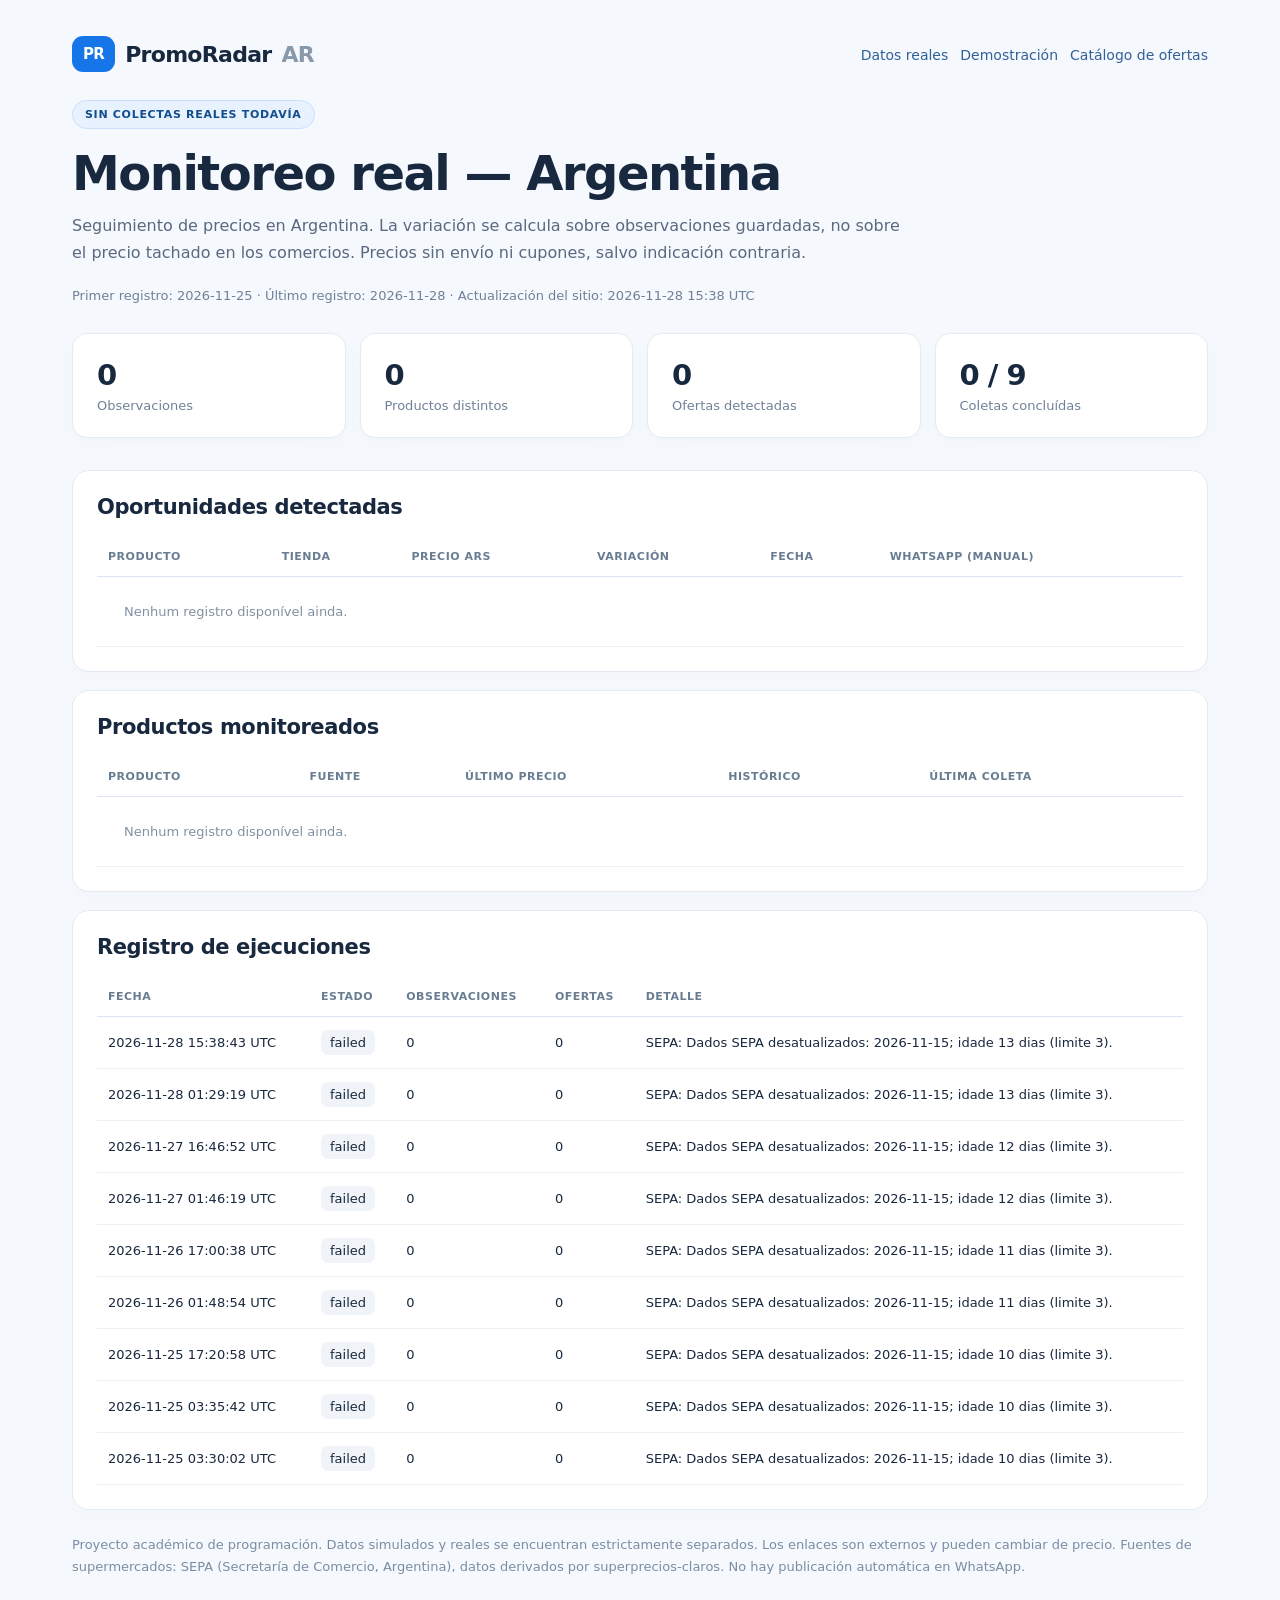
==== commit 99a9ad3c: "data: registro de coleta 2026-11-28T15:38Z" ====
--- a/docs/index.html
+++ b/docs/index.html
@@ -24,10 +24,10 @@
 <nav><a href="./index.html">Datos reales</a><a href="./demo.html">Demostración</a><a href="./catalogo.html">Catálogo de ofertas</a></nav></header>
 <main><span class="banner">SIN COLECTAS REALES TODAVÍA</span><h1>Monitoreo real — Argentina</h1>
 <p class="intro">Seguimiento de precios en Argentina. La variación se calcula sobre observaciones guardadas, no sobre el precio tachado en los comercios. Precios sin envío ni cupones, salvo indicación contraria.</p>
-<p class="smallprint">Primer registro: 2026-11-25 · Último registro: 2026-11-28 · Actualización del sitio: 2026-11-28 01:29 UTC</p>
-<div class="stats"><div class="stat"><div class="stat-val">0</div><div class="stat-name">Observaciones</div></div><div class="stat"><div class="stat-val">0</div><div class="stat-name">Productos distintos</div></div><div class="stat"><div class="stat-val">0</div><div class="stat-name">Ofertas detectadas</div></div><div class="stat"><div class="stat-val">0 / 8</div><div class="stat-name">Coletas concluídas</div></div></div>
+<p class="smallprint">Primer registro: 2026-11-25 · Último registro: 2026-11-28 · Actualización del sitio: 2026-11-28 15:38 UTC</p>
+<div class="stats"><div class="stat"><div class="stat-val">0</div><div class="stat-name">Observaciones</div></div><div class="stat"><div class="stat-val">0</div><div class="stat-name">Productos distintos</div></div><div class="stat"><div class="stat-val">0</div><div class="stat-name">Ofertas detectadas</div></div><div class="stat"><div class="stat-val">0 / 9</div><div class="stat-name">Coletas concluídas</div></div></div>
 <section><h2>Oportunidades detectadas</h2><div class="tbl"><table><thead><tr><th>Producto</th><th>Tienda</th><th>Precio ARS</th><th>Variación</th><th>Fecha</th><th>WhatsApp (manual)</th></tr></thead><tbody><tr><td colspan="6" class="empty">Nenhum registro disponível ainda.</td></tr></tbody></table></div></section>
 <section><h2>Productos monitoreados</h2><div class="tbl"><table><thead><tr><th>Producto</th><th>Fuente</th><th>Último precio</th><th>Histórico</th><th>Última coleta</th></tr></thead><tbody><tr><td colspan="6" class="empty">Nenhum registro disponível ainda.</td></tr></tbody></table></div></section>
-<section><h2>Registro de ejecuciones</h2><div class="tbl"><table><thead><tr><th>Fecha</th><th>Estado</th><th>Observaciones</th><th>Ofertas</th><th>Detalle</th></tr></thead><tbody><tr><td>2026-11-28 01:29:19 UTC</td><td><span class="state">failed</span></td><td>0</td><td>0</td><td>SEPA: Dados SEPA desatualizados: 2026-11-15; idade 13 dias (limite 3).</td></tr><tr><td>2026-11-27 16:46:52 UTC</td><td><span class="state">failed</span></td><td>0</td><td>0</td><td>SEPA: Dados SEPA desatualizados: 2026-11-15; idade 12 dias (limite 3).</td></tr><tr><td>2026-11-27 01:46:19 UTC</td><td><span class="state">failed</span></td><td>0</td><td>0</td><td>SEPA: Dados SEPA desatualizados: 2026-11-15; idade 12 dias (limite 3).</td></tr><tr><td>2026-11-26 17:00:38 UTC</td><td><span class="state">failed</span></td><td>0</td><td>0</td><td>SEPA: Dados SEPA desatualizados: 2026-11-15; idade 11 dias (limite 3).</td></tr><tr><td>2026-11-26 01:48:54 UTC</td><td><span class="state">failed</span></td><td>0</td><td>0</td><td>SEPA: Dados SEPA desatualizados: 2026-11-15; idade 11 dias (limite 3).</td></tr><tr><td>2026-11-25 17:20:58 UTC</td><td><span class="state">failed</span></td><td>0</td><td>0</td><td>SEPA: Dados SEPA desatualizados: 2026-11-15; idade 10 dias (limite 3).</td></tr><tr><td>2026-11-25 03:35:42 UTC</td><td><span class="state">failed</span></td><td>0</td><td>0</td><td>SEPA: Dados SEPA desatualizados: 2026-11-15; idade 10 dias (limite 3).</td></tr><tr><td>2026-11-25 03:30:02 UTC</td><td><span class="state">failed</span></td><td>0</td><td>0</td><td>SEPA: Dados SEPA desatualizados: 2026-11-15; idade 10 dias (limite 3).</td></tr></tbody></table></div></section>
+<section><h2>Registro de ejecuciones</h2><div class="tbl"><table><thead><tr><th>Fecha</th><th>Estado</th><th>Observaciones</th><th>Ofertas</th><th>Detalle</th></tr></thead><tbody><tr><td>2026-11-28 15:38:43 UTC</td><td><span class="state">failed</span></td><td>0</td><td>0</td><td>SEPA: Dados SEPA desatualizados: 2026-11-15; idade 13 dias (limite 3).</td></tr><tr><td>2026-11-28 01:29:19 UTC</td><td><span class="state">failed</span></td><td>0</td><td>0</td><td>SEPA: Dados SEPA desatualizados: 2026-11-15; idade 13 dias (limite 3).</td></tr><tr><td>2026-11-27 16:46:52 UTC</td><td><span class="state">failed</span></td><td>0</td><td>0</td><td>SEPA: Dados SEPA desatualizados: 2026-11-15; idade 12 dias (limite 3).</td></tr><tr><td>2026-11-27 01:46:19 UTC</td><td><span class="state">failed</span></td><td>0</td><td>0</td><td>SEPA: Dados SEPA desatualizados: 2026-11-15; idade 12 dias (limite 3).</td></tr><tr><td>2026-11-26 17:00:38 UTC</td><td><span class="state">failed</span></td><td>0</td><td>0</td><td>SEPA: Dados SEPA desatualizados: 2026-11-15; idade 11 dias (limite 3).</td></tr><tr><td>2026-11-26 01:48:54 UTC</td><td><span class="state">failed</span></td><td>0</td><td>0</td><td>SEPA: Dados SEPA desatualizados: 2026-11-15; idade 11 dias (limite 3).</td></tr><tr><td>2026-11-25 17:20:58 UTC</td><td><span class="state">failed</span></td><td>0</td><td>0</td><td>SEPA: Dados SEPA desatualizados: 2026-11-15; idade 10 dias (limite 3).</td></tr><tr><td>2026-11-25 03:35:42 UTC</td><td><span class="state">failed</span></td><td>0</td><td>0</td><td>SEPA: Dados SEPA desatualizados: 2026-11-15; idade 10 dias (limite 3).</td></tr><tr><td>2026-11-25 03:30:02 UTC</td><td><span class="state">failed</span></td><td>0</td><td>0</td><td>SEPA: Dados SEPA desatualizados: 2026-11-15; idade 10 dias (limite 3).</td></tr></tbody></table></div></section>
 </main><footer>Proyecto académico de programación. Datos simulados y reales se encuentran estrictamente separados. Los enlaces son externos y pueden cambiar de precio. Fuentes de supermercados: SEPA (Secretaría de Comercio, Argentina), datos derivados por superprecios-claros. No hay publicación automática en WhatsApp.</footer>
 </div><script>document.querySelectorAll('.copy').forEach(b=>b.addEventListener('click',async()=>{try{await navigator.clipboard.writeText(JSON.parse(b.dataset.text));b.textContent='Copiado';}catch(e){alert('Copiado no disponible; usa un navegador HTTPS.');}}));</script></body></html>
